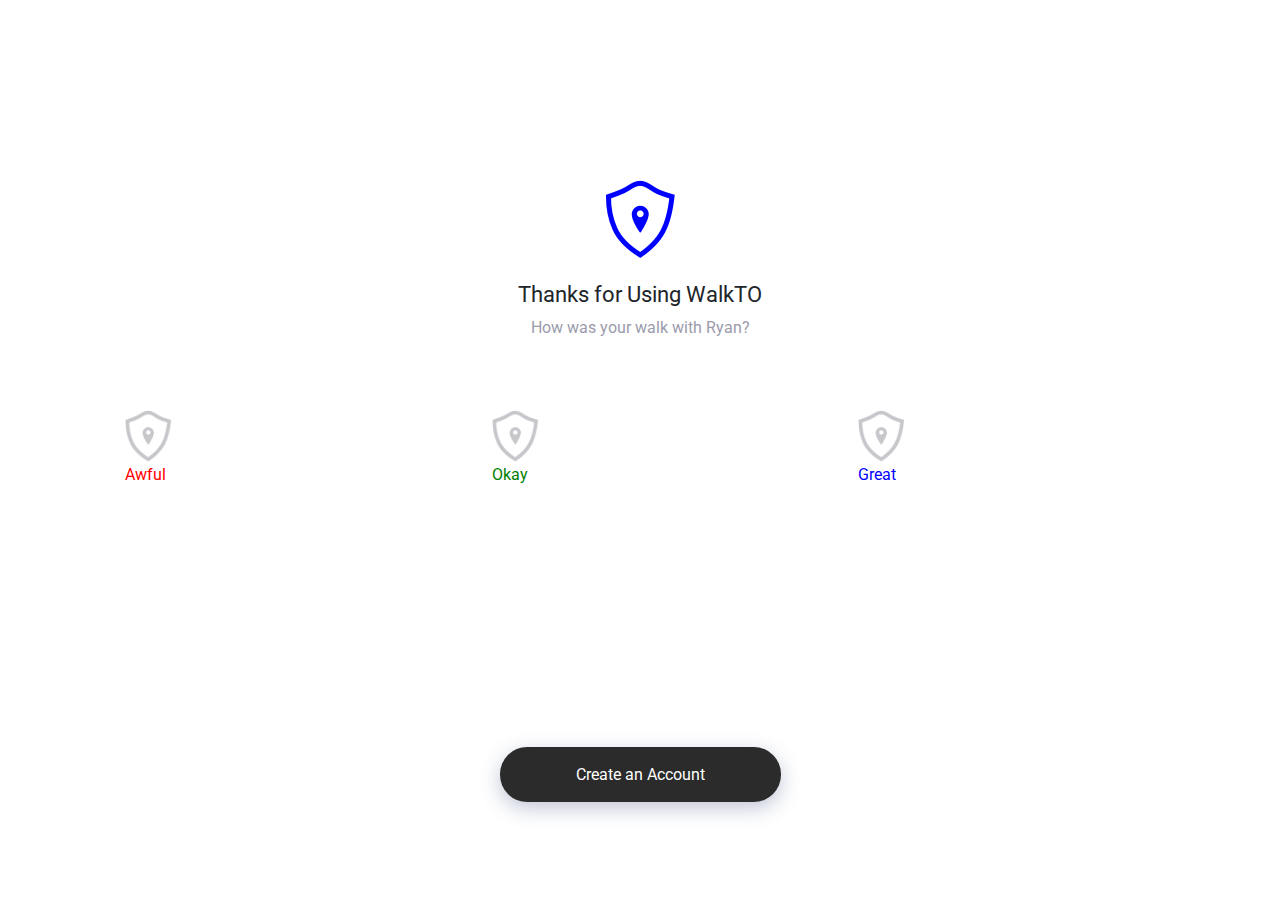
==== review.html @ b9c03aea "Index" ====
<!DOCTYPE html>
<html lang="en" dir="ltr">

<head>
    <meta charset="utf-8">
    <link href="https://fonts.googleapis.com/css?family=Roboto:100,300,400,500,700,900" rel="stylesheet">
    <title>Walk T.O</title>
    <!-- Popper JS -->
    <script src="https://cdnjs.cloudflare.com/ajax/libs/popper.js/1.14.3/umd/popper.min.js"></script>
    <!-- Latest compiled and minified CSS -->
    <link rel="stylesheet" href="https://maxcdn.bootstrapcdn.com/bootstrap/4.1.3/css/bootstrap.min.css">
    <!-- jQuery library -->
    <script src="https://ajax.googleapis.com/ajax/libs/jquery/3.3.1/jquery.min.js"></script>
    <!-- Latest compiled JavaScript -->
    <script src="https://maxcdn.bootstrapcdn.com/bootstrap/4.1.3/js/bootstrap.min.js"></script>
    <script src="https://ajax.googleapis.com/ajax/libs/jquery/2.1.1/jquery.min.js"></script>




    <link rel="stylesheet" href="SafeWalk.css">
</head>

<body>
    <div class="container" style="padding-top: 180px">
        <div class="row">
            <div class="col-sm text-center">
                <img src="pictures/logo.png" alt="logo">
            </div>
        </div>
    </div>
    <!--
  <div class="container" style="padding-top: 15px;">
    <div class="row">
      <div class="col-sm text-center">
        <h3><strong>WalkTO</strong></h4>
      </div>
    </div>
  </div>
-->
    <div class="container" style="padding-top: 24px;">
        <div class="row">
            <div class="col-sm text-center">
                <h3>Thanks for Using WalkTO</h3>
                <p style="color:#9b9bac;">How was your walk with Ryan?</p>
            </div>
        </div>
    </div>



    <div class="container" style="padding-top: 70px;">
        <div class="row" style="padding-left: 40px;">
            <div style="position: relative; width: 32%; height: 53px;" class="col-sm text-left">
                <a href="#">
                    <div class="plus"></div>
                    <p style="color: red;">Awful</p>
                </a>

            </div>
            <div style="position: relative; width: 32%; height: 53px;" class="col-sm text-left">
                <a href="#">
                    <div class="plus"></div>
                    <p style="color: green;">Okay</p>
                </a>

            </div>
            <div style="position: relative; width: 32%; height: 53px;" class="col-sm text-left">
                <a href="#">
                    <div class="plus"></div>
                    <p style="color: blue; margin-left:--200px;">Great</p>
                </a>

            </div>
        </div>
    </div>

    <div class="container" style="padding-top: 300px;">
        <div class="row">
            <div class="col-sm text-center">
                <a href="#" class="btn1" style="background-color:#2b2b2b;" id="rounded">Create an Account</a>
            </div>
        </div>
    </div>



    <script>
        $(".plus").click(function() {
            $(this).toggleClass("minus");
        })

    </script>
</body>

</html>
---- SafeWalk.css ----
body {
    padding: 0px;
    margin: 0px;
}
h3 {
    font-family: 'Roboto';
    font-weight: normal;
    font-size: 22px;
}
p {
    margin: 0px;
}
#map {
    overflow-y: hidden;
    padding: 0px;
    margin: 0px;
    font-family: 'Roboto';
    background-image: url('pictures/bitmap.jpg');
    background-repeat: no-repeat;
    background-attachment: fixed;
    background-position: center top;
}
#map2 {
    overflow-y: hidden;
    font-family: 'Roboto';
    background-image: url('pictures/destinationMap.png');
    background-repeat: no-repeat;
    background-attachment: fixed;
    background-position: center top;
}
#map3 {
    overflow-y: hidden;
    font-family: 'Roboto';
    background-image: url('pictures/Walkie.png');
    background-repeat: no-repeat;
    background-attachment: fixed;
    background-position: center top;
}
#walkie {
    float: left;
    position: relative;
}
#search_menu {
    height: 100vh;
    width: auto;
}
#contain {
    top: 5%;
    left: 50%;
    -webkit-transform: translate(-50%, -50%);
    transform: translate(-50%, -50%);
    display: inline-table;
    position: absolute;
}
input[type=text] {
    color: #bfbfbf;
    background-color: #2b2b2b;
    background-position: 10px 10px;
    background-repeat: no-repeat;
    border-radius: 42px;
    -webkit-box-shadow: 0 6px 20px 0 rgba(49, 67, 123, 0.3);
    box-shadow: 0 6px 20px 0 rgba(49, 67, 123, 0.3);
    padding: 18px 76px;
    font-size: 16px;
    text-align: center;
}
#prnt {
    height: 100vh;
    width: auto;
}
#chld {
    top: 90%;
    left: 50%;
    -webkit-transform: translate(-50%, -50%);
    transform: translate(-50%, -50%);
    display: inline-table;
    position: absolute;
}

/*infoBox = Grey Box*/

.infoBox {
    width: 100%;
    height: 87px;
    background-color: #464650;
}
.infoText {
    padding-bottom: 33.9px;
    padding-top: 34.9px;
    padding-left: 43.4px;
    height: 87px;
    color: white;
}
.btn1 {
    position: relative;
    width: 50px;
    height: 12px;
    background-color: #0000ff;
    -webkit-box-shadow: 0 6px 20px 0 rgba(49, 67, 123, 0.3);
    box-shadow: 0 6px 20px 0 rgba(49, 67, 123, 0.3);
    border-radius: 42px;
    display: inline;
    cursor: pointer;
    font-size: 16px;
    padding: 18px 76px;
    text-decoration: none;
    color: white;
    text-align: justify;
    margin: 10px;
}
.btn2 {
    position: relative;
    left: 10px;
    width: 10px;
    height: 2px;
    background-color: #0045ff;
    -webkit-box-shadow: 0 6px 20px 0 rgba(49, 67, 123, 0.3);
    box-shadow: 0 6px 20px 0 rgba(49, 67, 123, 0.3);
    border-radius: 60px;
    display: inline;
    cursor: pointer;
    font-size: 16px;
    padding: 18px 20px;
    text-decoration: none;
    color: white;
    text-align: justify;
}
.textLink {
    position: relative;
    display: inline;
    cursor: pointer;
    font-size: 16px;
    text-decoration: underline;
    color: #2b2b2b;
    text-align: justify;
}
#search {
    position: absolute;
    left: 8%;
    top: 33%;
    z-index: 2;
}
#rounded {
    padding-top,
    padding-bottom: 16px;
    padding-left,
    padding-right: 32px;
    border-radius: 27px;
}
#roundedDark {
    padding-top,
    padding-bottom: 16px;
    padding-left,
    padding-right: 32px;
    border-radius: 27px;
    -webkit-box-shadow: 0 6px 20px 0 rgba(49, 67, 123, 0.3);
    box-shadow: 0 6px 20px 0 rgba(49, 67, 123, 0.3);
}
#boxShadow {
    -webkit-box-shadow: 0 6px 20px 0 rgba(49, 67, 123, 0.3);
    box-shadow: 0 6px 20px 0 rgba(49, 67, 123, 0.3);
}
.dot {
    height: 53.6px;
    width: 53.6px;
    background-color: #0045ff;
    border-radius: 50%;
    border: none;
}
#selectDest {
    font-family: Roboto;
    font-size: 16px;
    font-weight: normal;
    font-style: normal;
    font-stretch: normal;
    line-height: normal;
    color: #0000ff;
}
#confirmDest {
    font-family: Roboto;
    font-size: 16px;
    font-weight: normal;
    font-style: normal;
    font-stretch: normal;
    line-height: normal;
    color: #ffffff;
}
.infoText2 {
    padding-bottom: 33.9px;
    padding-top: 34.9px;
    padding-left: 30px;
    height: 87px;
    color: #2b2b2b;
}
.plus {
    background-image: url('pictures/logo_grey.png');
    background-size: 47px;
    height: 53px;
    background-repeat: no-repeat;
}
.plus.minus {
    background-image: url('pictures/logo.png');
    background-size: 47px;
    height: 53px;
    background-repeat: no-repeat;
}
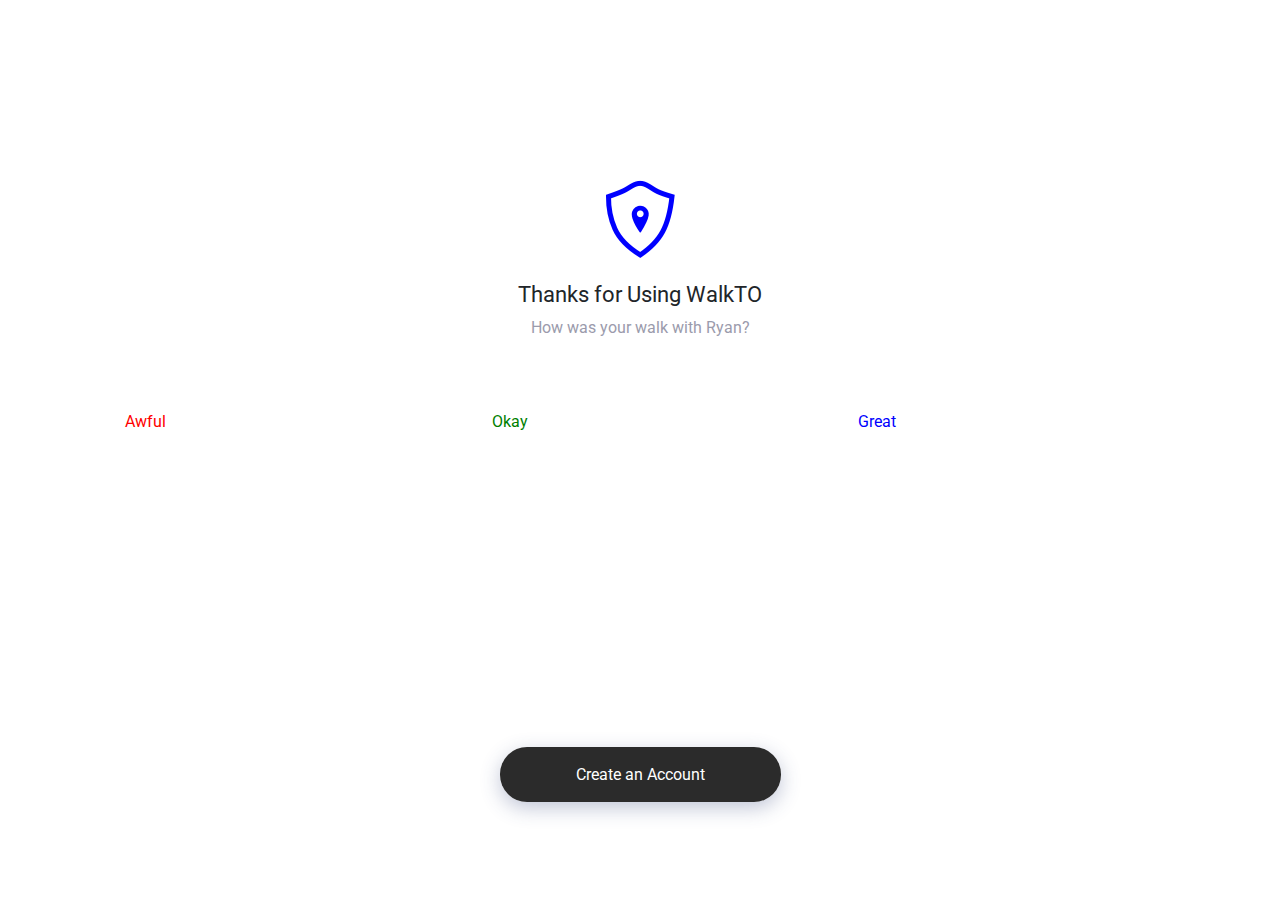
==== commit 7597b5bb: "Update review.html" ====
--- a/review.html
+++ b/review.html
@@ -2,6 +2,7 @@
 <html lang="en" dir="ltr">
 
 <head>
+    <meta name="viewport" content="width=device-width, initial-scale=1.0">
     <meta charset="utf-8">
     <link href="https://fonts.googleapis.com/css?family=Roboto:100,300,400,500,700,900" rel="stylesheet">
     <title>Walk T.O</title>
--- a/SafeWalk.css
+++ b/SafeWalk.css
@@ -2,14 +2,17 @@
     padding: 0px;
     margin: 0px;
 }
+
 h3 {
     font-family: 'Roboto';
     font-weight: normal;
     font-size: 22px;
 }
+
 p {
     margin: 0px;
 }
+
 #map {
     overflow-y: hidden;
     padding: 0px;
@@ -20,6 +23,7 @@
     background-attachment: fixed;
     background-position: center top;
 }
+
 #map2 {
     overflow-y: hidden;
     font-family: 'Roboto';
@@ -28,6 +32,7 @@
     background-attachment: fixed;
     background-position: center top;
 }
+
 #map3 {
     overflow-y: hidden;
     font-family: 'Roboto';
@@ -36,42 +41,45 @@
     background-attachment: fixed;
     background-position: center top;
 }
+
 #walkie {
     float: left;
     position: relative;
 }
+
 #search_menu {
     height: 100vh;
     width: auto;
 }
+
 #contain {
     top: 5%;
     left: 50%;
-    -webkit-transform: translate(-50%, -50%);
     transform: translate(-50%, -50%);
     display: inline-table;
     position: absolute;
 }
+
 input[type=text] {
     color: #bfbfbf;
     background-color: #2b2b2b;
     background-position: 10px 10px;
     background-repeat: no-repeat;
     border-radius: 42px;
-    -webkit-box-shadow: 0 6px 20px 0 rgba(49, 67, 123, 0.3);
     box-shadow: 0 6px 20px 0 rgba(49, 67, 123, 0.3);
     padding: 18px 76px;
     font-size: 16px;
     text-align: center;
 }
+
 #prnt {
     height: 100vh;
     width: auto;
 }
+
 #chld {
     top: 90%;
     left: 50%;
-    -webkit-transform: translate(-50%, -50%);
     transform: translate(-50%, -50%);
     display: inline-table;
     position: absolute;
@@ -84,6 +92,7 @@
     height: 87px;
     background-color: #464650;
 }
+
 .infoText {
     padding-bottom: 33.9px;
     padding-top: 34.9px;
@@ -91,6 +100,7 @@
     height: 87px;
     color: white;
 }
+
 .btn1 {
     position: relative;
     width: 50px;
@@ -108,6 +118,7 @@
     text-align: justify;
     margin: 10px;
 }
+
 .btn2 {
     position: relative;
     left: 10px;
@@ -125,6 +136,7 @@
     color: white;
     text-align: justify;
 }
+
 .textLink {
     position: relative;
     display: inline;
@@ -134,12 +146,14 @@
     color: #2b2b2b;
     text-align: justify;
 }
+
 #search {
     position: absolute;
     left: 8%;
     top: 33%;
     z-index: 2;
 }
+
 #rounded {
     padding-top,
     padding-bottom: 16px;
@@ -147,19 +161,41 @@
     padding-right: 32px;
     border-radius: 27px;
 }
+
 #roundedDark {
     padding-top,
     padding-bottom: 16px;
     padding-left,
     padding-right: 32px;
     border-radius: 27px;
-    -webkit-box-shadow: 0 6px 20px 0 rgba(49, 67, 123, 0.3);
-    box-shadow: 0 6px 20px 0 rgba(49, 67, 123, 0.3);
-}
+    box-shadow: 0 6px 20px 0 rgba(49, 67, 123, 0.3);
+}
+
+#roundedDark2 {
+    width: 242.8px;
+    height: 51px;
+    border-radius: 27px;
+    background-color: #2b2b2b;
+    box-shadow: 0 6px 10px 0 rgba(49, 67, 123, 0.3);
+    padding-top: 12px;
+}
+
+#roundedDark2 {
+    padding-top,
+    padding-bottom: 16px;
+    padding-left,
+    padding-right: 32px;
+    border-radius: 27px;
+    box-shadow: 0 6px 20px 0 rgba(49, 67, 123, 0.3);
+    height: 51px;
+    width: 242.8px;
+}
+
 #boxShadow {
     -webkit-box-shadow: 0 6px 20px 0 rgba(49, 67, 123, 0.3);
     box-shadow: 0 6px 20px 0 rgba(49, 67, 123, 0.3);
 }
+
 .dot {
     height: 53.6px;
     width: 53.6px;
@@ -167,6 +203,7 @@
     border-radius: 50%;
     border: none;
 }
+
 #selectDest {
     font-family: Roboto;
     font-size: 16px;
@@ -176,6 +213,7 @@
     line-height: normal;
     color: #0000ff;
 }
+
 #confirmDest {
     font-family: Roboto;
     font-size: 16px;
@@ -185,6 +223,7 @@
     line-height: normal;
     color: #ffffff;
 }
+
 .infoText2 {
     padding-bottom: 33.9px;
     padding-top: 34.9px;
@@ -192,6 +231,7 @@
     height: 87px;
     color: #2b2b2b;
 }
+<<<<<<< HEAD
 .plus {
     background-image: url('pictures/logo_grey.png');
     background-size: 47px;
@@ -203,4 +243,86 @@
     background-size: 47px;
     height: 53px;
     background-repeat: no-repeat;
-}
+=======
+
+#center_text {
+    font-family: Roboto;
+    color: #4c4c4c;
+    width: 450px;
+    height: 64px;
+    size: 22px;
+    text-align: center;
+    line-height: 32px;
+    letter-spacing: 0.2px;
+    padding-left: 67.8px;
+    padding-top: 60.2px;
+    padding-right: 78.2px;
+    display: inline-block;
+}
+
+#blue_text {
+    size: 16px;
+    font-family: Roboto;
+    text-align: center;
+    line-height: 32px;
+    letter-spacing: 0.1px;
+    color: #0000ff;
+    width: 229px;
+    height: 32px;
+    display: block;
+}
+
+#txtbox {
+    width: 360px;
+    height: 123.3px;
+    border: solid 2px #2b2b2b;
+    display: block;
+    color: #2b2b2b;
+    text-align: left;
+    padding-left: 16px;
+}
+
+::placeholder {
+    color: grey;
+}
+
+#img {
+    width: 64px;
+    height: 72px;
+    object-fit: contain;
+    padding-bottom: 380.3px;
+    padding-left: 174.8px;
+    padding-right: 175.2px;
+    padding-top: 283.7px;
+}
+
+.container {
+    padding-left: 25%;
+    display: block;
+
+}
+
+#center_text2 {
+    width: 259px;
+    height: 52px;
+    font-size: 22px;
+    text-align: center;
+    line-height: 32px;
+    letter-spacing: 0.2px;
+    color: #4c4c4c;
+}
+
+#greytxt {
+    width: 207px;
+    height: 32px;
+    font-size: 16px;
+    text-align: center;
+    line-height: 32px;
+    letter-spacing: 0.1px;
+    color: #9b9bac;
+    padding-bottom: 283.3px;
+    padding-left: 103.3px;
+    padding-right: 103.7px;
+    padding-top: 420.7px;
+>>>>>>> origin/master
+}
